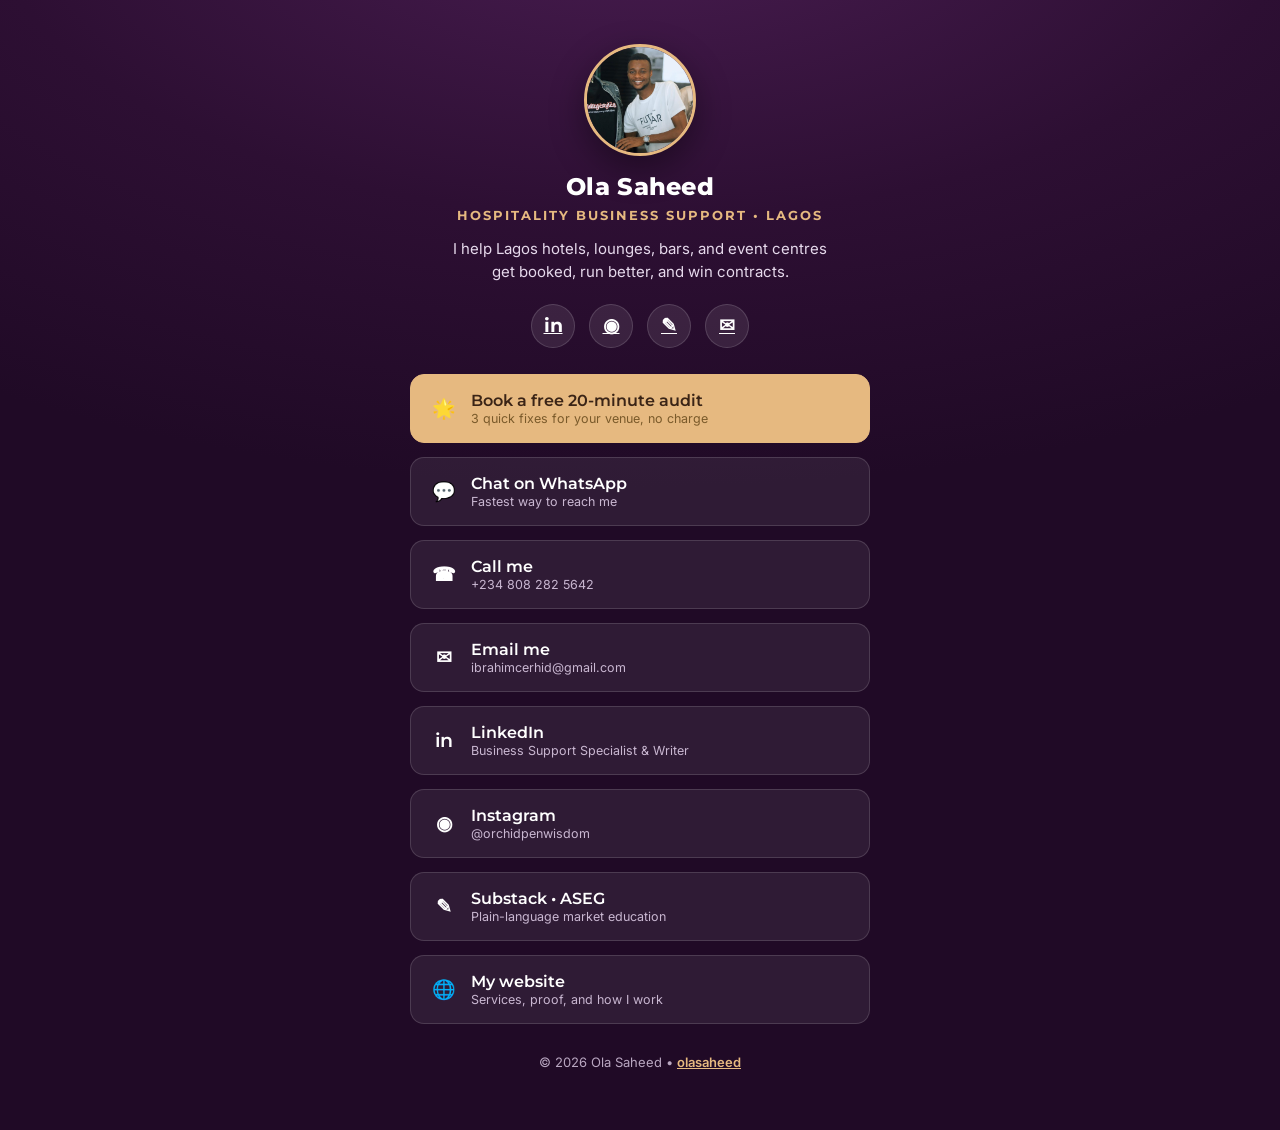
==== links.html @ 29c0fa30 "Revert to Orchid & Ink; expand site (about/credentials, who-for, beyond, FAQ, links band); add link-" ====
<!DOCTYPE html>
<html lang="en">
<head>
<meta charset="UTF-8" />
<meta name="viewport" content="width=device-width, initial-scale=1.0" />
<title>Ola Saheed | Links</title>
<link rel="icon" href="data:image/svg+xml,%3Csvg xmlns='http://www.w3.org/2000/svg' viewBox='0 0 32 32'%3E%3Crect width='32' height='32' rx='7' fill='%236A2C70'/%3E%3Ctext x='16' y='23' font-family='Montserrat,Arial,sans-serif' font-size='20' font-weight='800' fill='%23E6B980' text-anchor='middle'%3EO%3C/text%3E%3C/svg%3E" />
<meta name="description" content="All of Ola Saheed's links in one place: book a free venue audit, WhatsApp, LinkedIn, Instagram, Substack, and more." />
<meta property="og:title" content="Ola Saheed | Links" />
<meta property="og:description" content="Hospitality Business Support, Lagos. Book a free audit and connect." />
<meta name="theme-color" content="#2D0F33" />
<link rel="preconnect" href="https://fonts.googleapis.com">
<link rel="preconnect" href="https://fonts.gstatic.com" crossorigin>
<link href="https://fonts.googleapis.com/css2?family=Montserrat:wght@600;700;800&family=Inter:wght@400;500;600&display=swap" rel="stylesheet">
<style>
  :root{ --navy:#6A2C70; --gold:#E6B980; --deep:#2D0F33; --line:rgba(255,255,255,.14); }
  *{margin:0;padding:0;box-sizing:border-box}
  body{
    font-family:'Inter',sans-serif;color:#fff;min-height:100vh;
    background:radial-gradient(1200px 600px at 50% -10%, #4a1d52 0%, #2D0F33 55%, #200a26 100%);
    display:flex;justify-content:center;padding:44px 18px 60px}
  .card{width:100%;max-width:460px;text-align:center}
  .avatar{width:112px;height:112px;border-radius:50%;object-fit:cover;border:3px solid var(--gold);
    box-shadow:0 12px 34px rgba(0,0,0,.4);margin:0 auto 16px;display:block}
  h1{font-family:'Montserrat',sans-serif;font-weight:800;font-size:24px;letter-spacing:.3px}
  .role{font-family:'Montserrat',sans-serif;color:var(--gold);font-weight:700;font-size:13px;
    letter-spacing:2px;text-transform:uppercase;margin-top:6px}
  .bio{color:#e6d9ec;font-size:15px;margin:14px auto 4px;max-width:380px;line-height:1.55}
  .socials{display:flex;gap:14px;justify-content:center;margin:20px 0 26px}
  .socials a{width:44px;height:44px;border-radius:50%;background:rgba(255,255,255,.09);border:1px solid var(--line);
    display:flex;align-items:center;justify-content:center;font-size:19px;font-family:'Montserrat';font-weight:700;
    color:#fff;transition:.2s}
  .socials a:hover{background:var(--gold);color:#3a2416;transform:translateY(-2px)}
  .links{display:flex;flex-direction:column;gap:14px}
  a.link{display:flex;align-items:center;gap:14px;text-decoration:none;
    background:rgba(255,255,255,.07);border:1px solid var(--line);border-radius:14px;
    padding:16px 20px;color:#fff;font-family:'Montserrat',sans-serif;font-weight:600;font-size:16px;
    transition:.18s;position:relative}
  a.link:hover{background:#fff;color:var(--deep);transform:translateY(-2px);box-shadow:0 14px 30px rgba(0,0,0,.35)}
  a.link .ic{width:26px;text-align:center;font-size:19px;flex:0 0 26px}
  a.link .tx{flex:1;text-align:left}
  a.link .sub{display:block;font-family:'Inter';font-weight:400;font-size:12.5px;color:#c9b7d1;margin-top:1px}
  a.link:hover .sub{color:#6a5a72}
  a.primary{background:var(--gold);color:#3a2416;border-color:var(--gold)}
  a.primary .sub{color:#7a5a2a}
  a.primary:hover{filter:brightness(1.04);color:#3a2416}
  .foot{margin-top:30px;color:#b9a7c1;font-size:13px}
  .foot a{color:var(--gold);font-weight:600}
</style>
</head>
<body>
  <div class="card">
    <img class="avatar" src="images/about.jpg" alt="Ola Saheed" />
    <h1>Ola Saheed</h1>
    <div class="role">Hospitality Business Support &bull; Lagos</div>
    <p class="bio">I help Lagos hotels, lounges, bars, and event centres get booked, run better, and win contracts.</p>

    <div class="socials">
      <a href="https://linkedin.com/in/olasaheed" target="_blank" rel="noopener" aria-label="LinkedIn">in</a>
      <a href="https://instagram.com/orchidpenwisdom" target="_blank" rel="noopener" aria-label="Instagram">&#9673;</a>
      <a href="https://olasaheed.substack.com" target="_blank" rel="noopener" aria-label="Substack">&#9998;</a>
      <a href="mailto:ibrahimcerhid@gmail.com" aria-label="Email">&#9993;</a>
    </div>

    <div class="links">
      <a class="link primary" href="https://wa.me/message/EQCIJZAHGFGKD1" target="_blank" rel="noopener">
        <span class="ic">&#127775;</span><span class="tx">Book a free 20-minute audit<span class="sub">3 quick fixes for your venue, no charge</span></span>
      </a>
      <a class="link" href="https://wa.me/message/EQCIJZAHGFGKD1" target="_blank" rel="noopener">
        <span class="ic">&#128172;</span><span class="tx">Chat on WhatsApp<span class="sub">Fastest way to reach me</span></span>
      </a>
      <a class="link" href="tel:+2348082825642">
        <span class="ic">&#9742;</span><span class="tx">Call me<span class="sub">+234 808 282 5642</span></span>
      </a>
      <a class="link" href="mailto:ibrahimcerhid@gmail.com">
        <span class="ic">&#9993;</span><span class="tx">Email me<span class="sub">ibrahimcerhid@gmail.com</span></span>
      </a>
      <a class="link" href="https://linkedin.com/in/olasaheed" target="_blank" rel="noopener">
        <span class="ic">in</span><span class="tx">LinkedIn<span class="sub">Business Support Specialist &amp; Writer</span></span>
      </a>
      <a class="link" href="https://instagram.com/orchidpenwisdom" target="_blank" rel="noopener">
        <span class="ic">&#9673;</span><span class="tx">Instagram<span class="sub">@orchidpenwisdom</span></span>
      </a>
      <a class="link" href="https://olasaheed.substack.com" target="_blank" rel="noopener">
        <span class="ic">&#9998;</span><span class="tx">Substack &bull; ASEG<span class="sub">Plain-language market education</span></span>
      </a>
      <a class="link" href="index.html">
        <span class="ic">&#127760;</span><span class="tx">My website<span class="sub">Services, proof, and how I work</span></span>
      </a>
    </div>

    <div class="foot">&copy; 2026 Ola Saheed &bull; <a href="index.html">olasaheed</a></div>
  </div>
</body>
</html>
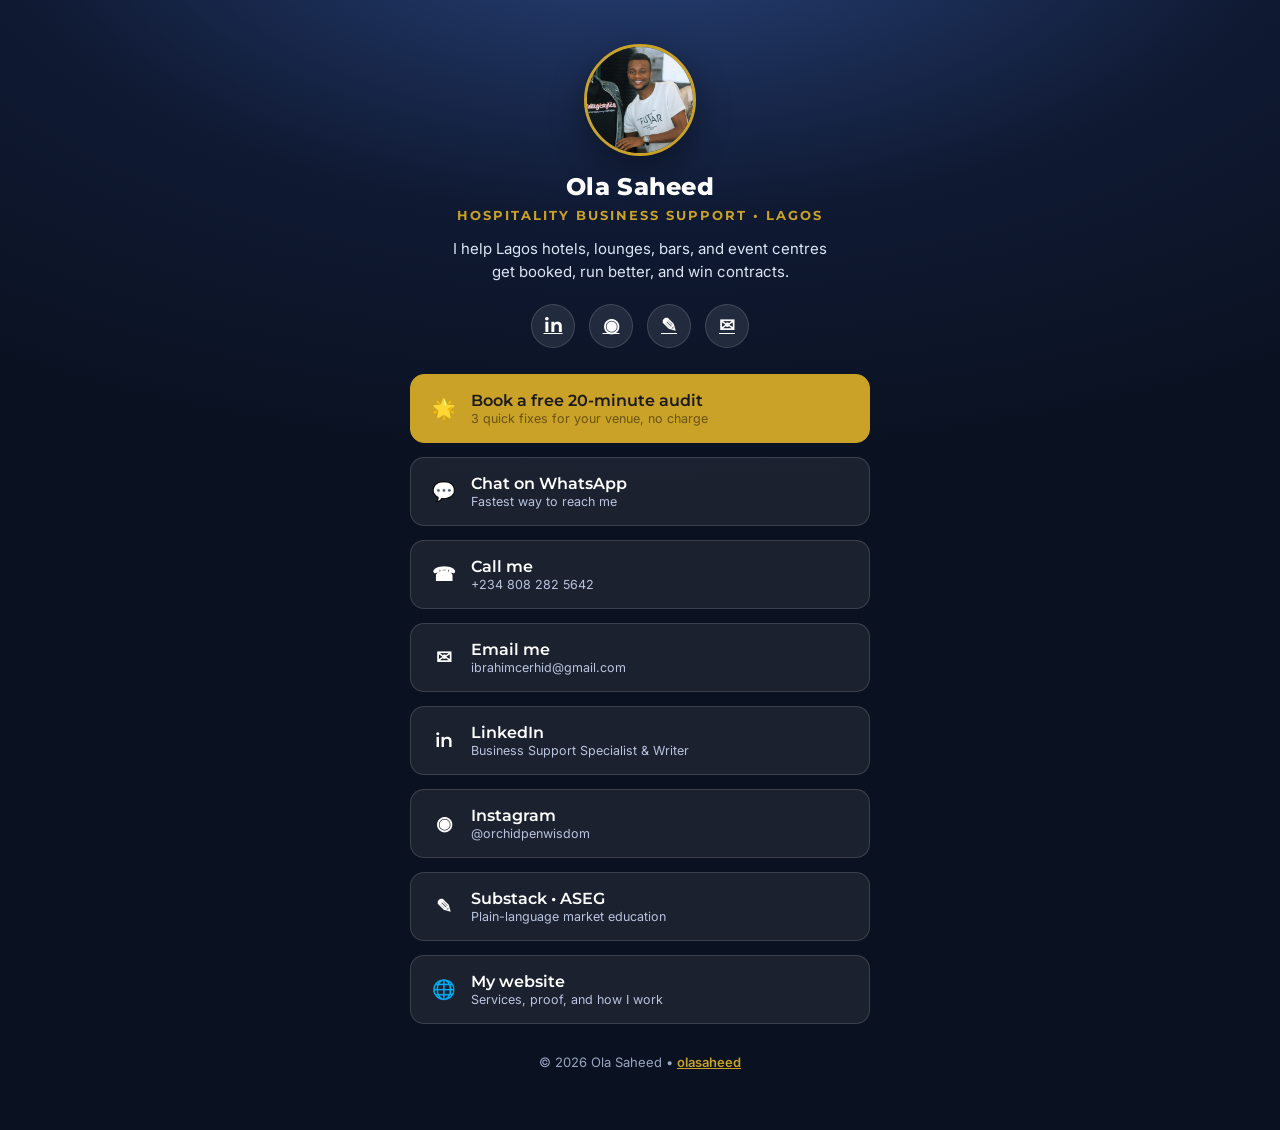
==== commit 1877fbf0: "Revert palette to NSBC navy/gold (site + link tree) Co-Authored-By: Claude Opus 4.8 <noreply@anthrop" ====
--- a/links.html
+++ b/links.html
@@ -4,20 +4,20 @@
 <meta charset="UTF-8" />
 <meta name="viewport" content="width=device-width, initial-scale=1.0" />
 <title>Ola Saheed | Links</title>
-<link rel="icon" href="data:image/svg+xml,%3Csvg xmlns='http://www.w3.org/2000/svg' viewBox='0 0 32 32'%3E%3Crect width='32' height='32' rx='7' fill='%236A2C70'/%3E%3Ctext x='16' y='23' font-family='Montserrat,Arial,sans-serif' font-size='20' font-weight='800' fill='%23E6B980' text-anchor='middle'%3EO%3C/text%3E%3C/svg%3E" />
+<link rel="icon" href="data:image/svg+xml,%3Csvg xmlns='http://www.w3.org/2000/svg' viewBox='0 0 32 32'%3E%3Crect width='32' height='32' rx='7' fill='%231F3864'/%3E%3Ctext x='16' y='23' font-family='Montserrat,Arial,sans-serif' font-size='20' font-weight='800' fill='%23C9A227' text-anchor='middle'%3EO%3C/text%3E%3C/svg%3E" />
 <meta name="description" content="All of Ola Saheed's links in one place: book a free venue audit, WhatsApp, LinkedIn, Instagram, Substack, and more." />
 <meta property="og:title" content="Ola Saheed | Links" />
 <meta property="og:description" content="Hospitality Business Support, Lagos. Book a free audit and connect." />
-<meta name="theme-color" content="#2D0F33" />
+<meta name="theme-color" content="#0f1932" />
 <link rel="preconnect" href="https://fonts.googleapis.com">
 <link rel="preconnect" href="https://fonts.gstatic.com" crossorigin>
 <link href="https://fonts.googleapis.com/css2?family=Montserrat:wght@600;700;800&family=Inter:wght@400;500;600&display=swap" rel="stylesheet">
 <style>
-  :root{ --navy:#6A2C70; --gold:#E6B980; --deep:#2D0F33; --line:rgba(255,255,255,.14); }
+  :root{ --navy:#1F3864; --gold:#C9A227; --deep:#0f1932; --line:rgba(255,255,255,.14); }
   *{margin:0;padding:0;box-sizing:border-box}
   body{
     font-family:'Inter',sans-serif;color:#fff;min-height:100vh;
-    background:radial-gradient(1200px 600px at 50% -10%, #4a1d52 0%, #2D0F33 55%, #200a26 100%);
+    background:radial-gradient(1200px 600px at 50% -10%, #2a4680 0%, #0f1932 55%, #0a1120 100%);
     display:flex;justify-content:center;padding:44px 18px 60px}
   .card{width:100%;max-width:460px;text-align:center}
   .avatar{width:112px;height:112px;border-radius:50%;object-fit:cover;border:3px solid var(--gold);
@@ -25,12 +25,12 @@
   h1{font-family:'Montserrat',sans-serif;font-weight:800;font-size:24px;letter-spacing:.3px}
   .role{font-family:'Montserrat',sans-serif;color:var(--gold);font-weight:700;font-size:13px;
     letter-spacing:2px;text-transform:uppercase;margin-top:6px}
-  .bio{color:#e6d9ec;font-size:15px;margin:14px auto 4px;max-width:380px;line-height:1.55}
+  .bio{color:#dce6f5;font-size:15px;margin:14px auto 4px;max-width:380px;line-height:1.55}
   .socials{display:flex;gap:14px;justify-content:center;margin:20px 0 26px}
   .socials a{width:44px;height:44px;border-radius:50%;background:rgba(255,255,255,.09);border:1px solid var(--line);
     display:flex;align-items:center;justify-content:center;font-size:19px;font-family:'Montserrat';font-weight:700;
     color:#fff;transition:.2s}
-  .socials a:hover{background:var(--gold);color:#3a2416;transform:translateY(-2px)}
+  .socials a:hover{background:var(--gold);color:#1a1a1a;transform:translateY(-2px)}
   .links{display:flex;flex-direction:column;gap:14px}
   a.link{display:flex;align-items:center;gap:14px;text-decoration:none;
     background:rgba(255,255,255,.07);border:1px solid var(--line);border-radius:14px;
@@ -39,12 +39,12 @@
   a.link:hover{background:#fff;color:var(--deep);transform:translateY(-2px);box-shadow:0 14px 30px rgba(0,0,0,.35)}
   a.link .ic{width:26px;text-align:center;font-size:19px;flex:0 0 26px}
   a.link .tx{flex:1;text-align:left}
-  a.link .sub{display:block;font-family:'Inter';font-weight:400;font-size:12.5px;color:#c9b7d1;margin-top:1px}
-  a.link:hover .sub{color:#6a5a72}
-  a.primary{background:var(--gold);color:#3a2416;border-color:var(--gold)}
-  a.primary .sub{color:#7a5a2a}
-  a.primary:hover{filter:brightness(1.04);color:#3a2416}
-  .foot{margin-top:30px;color:#b9a7c1;font-size:13px}
+  a.link .sub{display:block;font-family:'Inter';font-weight:400;font-size:12.5px;color:#b9c4de;margin-top:1px}
+  a.link:hover .sub{color:#5a6472}
+  a.primary{background:var(--gold);color:#1a1a1a;border-color:var(--gold)}
+  a.primary .sub{color:#6b5312}
+  a.primary:hover{filter:brightness(1.04);color:#1a1a1a}
+  .foot{margin-top:30px;color:#9aa6c2;font-size:13px}
   .foot a{color:var(--gold);font-weight:600}
 </style>
 </head>
